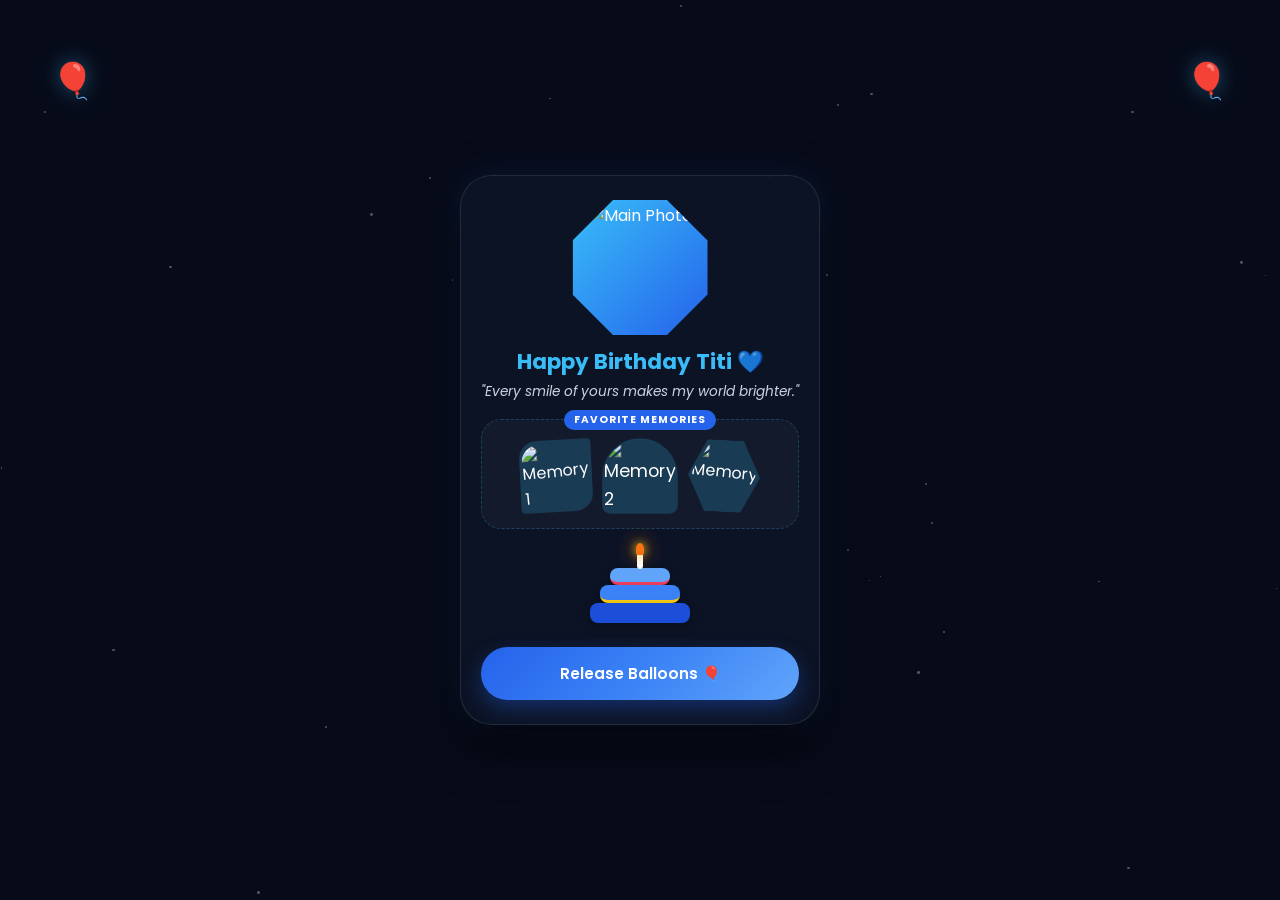
==== gallary.html @ afa621bc "Add files via upload" ====
<!DOCTYPE html>
<html lang="en">
<head>
  <meta charset="UTF-8">
  <meta name="viewport" content="width=device-width, initial-scale=1.0, maximum-scale=1.0, user-scalable=no">
  <title>Titi's Birthday Surprise 💙</title>
  
  <link rel="preconnect" href="https://fonts.googleapis.com">
  <link rel="preconnect" href="https://fonts.gstatic.com" crossorigin>
  <link href="https://fonts.googleapis.com/css2?family=Poppins:wght@400;600;700;800&display=swap" rel="stylesheet">
  
  <link rel="stylesheet" href="styleG.css">
</head>
<body>

  <!-- Background Stars Container -->
  <div id="stars-container" aria-hidden="true"></div>

  <!-- Background Floating Balloons -->
  <div class="balloon balloon-left">🎈</div>
  <div class="balloon balloon-right">🎈</div>

  <!-- Container for dynamically spawned balloons -->
  <div id="balloon-sky" class="balloon-sky"></div>

  <main class="card-container">

    <!-- Hero Header & Main Photo -->
    <section class="hero-section">
      <div class="main-photo-frame">
        <img src="photo/WhatsApp Image 2026-08-02 at 9.49.32 PM.jpeg" alt="Main Photo">
      </div>
      <h1 class="title-name">Happy Birthday Titi 💙</h1>
      <p class="quote">"Every smile of yours makes my world brighter."</p>
    </section>

    <!-- Connected Memory Album Grid -->
    <section class="memory-album">
      <div class="album-badge">Favorite Memories</div>
      <div class="memories-row">
        <!-- Photo 1: Soft Squircle -->
        <div class="memory-card photo-1">
          <img src="photo/image1.png" alt="Memory 1">
        </div>
        <!-- Photo 2: Cute Arch -->
        <div class="memory-card photo-2">
          <img src="photo/image10.png" alt="Memory 2">
        </div>
        <!-- Photo 3: Hexagon -->
        <div class="memory-card photo-3">
          <img src="photo/image5.png" alt="Memory 3">
        </div>
      </div>
    </section>

    <!-- Vector Birthday Cake (CSS Built) -->
    <section class="cake-section">
      <div class="cake">
        <div class="candle">
          <div class="flame"></div>
        </div>
        <div class="layer layer-top"></div>
        <div class="layer layer-middle"></div>
        <div class="layer layer-bottom"></div>
      </div>
    </section>

    <!-- Release Balloons Button -->
    <div class="button-wrapper">
      <button id="releaseBtn" class="surprise-btn">
        Release Balloons 🎈
      </button>
    </div>

  </main>

  <script src="scriptG.js"></script>
</body>
</html>
---- styleG.css ----
/* ==========================================
   RESET & BASE STYLES
   ========================================== */
* {
  margin: 0;
  padding: 0;
  box-sizing: border-box;
  -webkit-tap-highlight-color: transparent;
}

body {
  font-family: 'Poppins', sans-serif;
  background-color: #070b19; /* Deep Dark Navy Blue */
  color: #ffffff;
  min-height: 100vh;
  display: flex;
  justify-content: center;
  align-items: center;
  overflow: hidden;
  padding: 16px;
}

/* ==========================================
   BACKGROUND & STARS
   ========================================== */
#stars-container {
  position: absolute;
  top: 0;
  left: 0;
  width: 100%;
  height: 100%;
  pointer-events: none;
  z-index: 0;
}

.star {
  position: absolute;
  background-color: #ffffff;
  border-radius: 50%;
  opacity: 0.3;
  animation: twinkle var(--duration, 3s) infinite ease-in-out var(--delay, 0s);
}

@keyframes twinkle {
  0%, 100% { opacity: 0.2; transform: scale(0.8); }
  50% { opacity: 0.9; transform: scale(1.2); }
}

.balloon {
  position: fixed;
  top: 6%;
  font-size: 2.2rem;
  z-index: 2;
  filter: drop-shadow(0 0 10px rgba(56, 189, 248, 0.4));
  pointer-events: none;
}

.balloon-left { left: 4%; animation: float 4s ease-in-out infinite alternate; }
.balloon-right { right: 4%; animation: float 4.5s ease-in-out 0.5s infinite alternate; }

@keyframes float {
  0% { transform: translateY(0) rotate(-4deg); }
  100% { transform: translateY(-14px) rotate(4deg); }
}

/* ==========================================
   UNIFIED PHONE CARD
   ========================================== */
.card-container {
  position: relative;
  z-index: 1;
  width: 100%;
  max-width: 360px;
  background: rgba(15, 23, 42, 0.75);
  backdrop-filter: blur(16px);
  -webkit-backdrop-filter: blur(16px);
  border: 1px solid rgba(255, 255, 255, 0.1);
  border-radius: 32px;
  padding: 24px 20px;
  display: flex;
  flex-direction: column;
  gap: 18px;
  box-shadow: 0 20px 50px rgba(0, 0, 0, 0.6),
              0 0 30px rgba(59, 130, 246, 0.15);
}

/* ==========================================
   HERO SECTION
   ========================================== */
.hero-section {
  display: flex;
  flex-direction: column;
  align-items: center;
  text-align: center;
  opacity: 0;
  animation: fadeIn 0.8s ease-out 0.2s forwards;
}

.main-photo-frame {
  width: 135px;
  height: 135px;
  padding: 3px;
  background: linear-gradient(135deg, #38bdf8, #2563eb);
  clip-path: polygon(30% 0%, 70% 0%, 100% 30%, 100% 70%, 70% 100%, 30% 100%, 0% 70%, 0% 30%);
  filter: drop-shadow(0 0 15px rgba(56, 189, 248, 0.4));
  margin-bottom: 10px;
}

.main-photo-frame img {
  width: 100%;
  height: 100%;
  object-fit: cover;
  clip-path: polygon(30% 0%, 70% 0%, 100% 30%, 100% 70%, 70% 100%, 30% 100%, 0% 70%, 0% 30%);
}

.title-name {
  font-size: 1.35rem;
  font-weight: 700;
  color: #38bdf8;
  margin-bottom: 4px;
}

.quote {
  font-size: 0.85rem;
  font-style: italic;
  color: #cbd5e1;
  line-height: 1.4;
}

/* ==========================================
   MEMORY ALBUM
   ========================================== */
.memory-album {
  background: rgba(255, 255, 255, 0.03);
  border: 1px dashed rgba(56, 189, 248, 0.25);
  border-radius: 20px;
  padding: 16px 10px;
  position: relative;
  opacity: 0;
  animation: fadeIn 0.8s ease-out 0.6s forwards;
}

.album-badge {
  position: absolute;
  top: -10px;
  left: 50%;
  transform: translateX(-50%);
  background: #2563eb;
  color: #ffffff;
  font-size: 0.65rem;
  font-weight: 700;
  text-transform: uppercase;
  letter-spacing: 1px;
  padding: 2px 10px;
  border-radius: 12px;
}

.memories-row {
  display: flex;
  justify-content: center;
  align-items: center;
  gap: 12px;
  margin-top: 4px;
}

.memory-card {
  width: 72px;
  height: 72px;
  background: rgba(56, 189, 248, 0.2);
  padding: 3px;
}

.memory-card img {
  width: 100%;
  height: 100%;
  object-fit: cover;
}

.photo-1, .photo-1 img { border-radius: 18px 4px 18px 4px; transform: rotate(-3deg); }
.photo-2, .photo-2 img { border-radius: 36px 36px 8px 8px; transform: scale(1.05); }
.photo-3, .photo-3 img { clip-path: polygon(25% 0%, 75% 0%, 100% 50%, 75% 100%, 25% 100%, 0% 50%); transform: rotate(3deg); }

/* ==========================================
   CSS VECTOR BIRTHDAY CAKE
   ========================================== */
.cake-section {
  display: flex;
  justify-content: center;
  margin: 6px 0;
  opacity: 0;
  animation: fadeIn 0.8s ease-out 0.9s forwards;
}

.cake {
  position: relative;
  width: 100px;
  height: 70px;
  display: flex;
  flex-direction: column;
  align-items: center;
}

.layer {
  border-radius: 8px;
  box-shadow: 0 4px 10px rgba(0, 0, 0, 0.3);
}

.layer-top {
  width: 60px;
  height: 18px;
  background: #60a5fa;
  border-bottom: 3px solid #f43f5e;
}

.layer-middle {
  width: 80px;
  height: 20px;
  background: #3b82f6;
  border-bottom: 3px solid #facc15;
}

.layer-bottom {
  width: 100px;
  height: 22px;
  background: #1d4ed8;
}

.candle {
  width: 6px;
  height: 18px;
  background: #ffffff;
  border-radius: 3px;
  position: relative;
  margin-bottom: -1px;
}

.flame {
  position: absolute;
  top: -10px;
  left: 50%;
  transform: translateX(-50%);
  width: 8px;
  height: 12px;
  background: #f97316;
  border-radius: 50% 50% 20% 20%;
  box-shadow: 0 0 10px #facc15, 0 0 20px #f97316;
  animation: flicker 1s infinite alternate;
}

@keyframes flicker {
  0% { transform: translateX(-50%) scale(1); }
  100% { transform: translateX(-50%) scale(1.15) rotate(2deg); }
}

/* ==========================================
   BUTTON & DYNAMIC BALLOONS
   ========================================== */
.button-wrapper {
  width: 100%;
  opacity: 0;
  animation: fadeIn 0.8s ease-out 1.2s forwards;
}

.surprise-btn {
  width: 100%;
  padding: 15px 20px;
  font-family: 'Poppins', sans-serif;
  font-size: 0.95rem;
  font-weight: 600;
  color: #ffffff;
  background: linear-gradient(135deg, #2563eb 0%, #3b82f6 50%, #60a5fa 100%);
  border: none;
  border-radius: 50px;
  cursor: pointer;
  box-shadow: 0 8px 20px rgba(37, 99, 235, 0.35);
  animation: pulse 2.5s infinite 1.5s;
}

.balloon-sky {
  position: fixed;
  top: 0;
  left: 0;
  width: 100vw;
  height: 100vh;
  pointer-events: none;
  z-index: 10;
}

/* Spawned Flying Balloons */
.flying-balloon {
  position: absolute;
  bottom: -100px;
  font-size: 2.5rem;
  animation: flyUp var(--speed) linear forwards;
}

@keyframes flyUp {
  0% { transform: translateY(0) rotate(0deg); opacity: 1; }
  100% { transform: translateY(-120vh) rotate(15deg); opacity: 0.9; }
}

/* Target Interactive Balloon */
.interactive-balloon {
  position: fixed;
  top: 45%;
  left: 50%;
  transform: translate(-50%, -50%) scale(0);
  z-index: 100;
  display: flex;
  flex-direction: column;
  align-items: center;
  cursor: pointer;
  pointer-events: auto;
  animation: popIn 0.8s cubic-bezier(0.175, 0.885, 0.32, 1.275) forwards;
}

.interactive-balloon .balloon-emoji {
  font-size: 5rem;
  filter: drop-shadow(0 0 20px rgba(56, 189, 248, 0.8));
  animation: gentleFloat 2s ease-in-out infinite alternate;
}

.interactive-balloon .pop-tag {
  background: #38bdf8;
  color: #070b19;
  font-weight: 700;
  font-size: 0.85rem;
  padding: 6px 16px;
  border-radius: 20px;
  box-shadow: 0 0 15px rgba(56, 189, 248, 0.6);
  margin-top: 4px;
  white-space: nowrap;
}

@keyframes popIn {
  0% { transform: translate(-50%, -50%) scale(0); }
  100% { transform: translate(-50%, -50%) scale(1); }
}

@keyframes gentleFloat {
  0% { transform: translateY(0); }
  100% { transform: translateY(-10px); }
}

/* Global Keyframes */
@keyframes fadeIn {
  from { opacity: 0; transform: translateY(10px); }
  to { opacity: 1; transform: translateY(0); }
}

@keyframes pulse {
  0%, 100% { transform: scale(1); box-shadow: 0 8px 20px rgba(37, 99, 235, 0.35); }
  50% { transform: scale(1.02); box-shadow: 0 12px 25px rgba(56, 189, 248, 0.55); }
}

/* ==========================================
   BLAST EFFECT & FALLING STARS
   ========================================== */

/* Fullscreen Flash/Blast Overlay */
.screen-blast-flash {
  position: fixed;
  top: 0;
  left: 0;
  width: 100vw;
  height: 100vh;
  background: radial-gradient(circle, rgba(255,255,255,0.95) 0%, rgba(56,189,248,0.8) 40%, rgba(7,11,25,0) 80%);
  z-index: 999;
  pointer-events: none;
  opacity: 0;
  animation: blastFlash 0.5s ease-out forwards;
}

@keyframes blastFlash {
  0% { opacity: 0; transform: scale(0.5); }
  30% { opacity: 1; transform: scale(1.2); }
  100% { opacity: 0; transform: scale(1.5); }
}

/* Falling Star Particle */
.falling-star-particle {
  position: fixed;
  z-index: 1000;
  pointer-events: none;
  font-size: 1.2rem;
  filter: drop-shadow(0 0 8px rgba(255, 215, 0, 0.9));
  animation: fallAndFade var(--duration) cubic-bezier(0.25, 1, 0.5, 1) forwards;
}

@keyframes fallAndFade {
  0% {
    opacity: 1;
    transform: translate(0, 0) scale(1) rotate(0deg);
  }
  50% {
    opacity: 0.9;
  }
  100% {
    opacity: 0;
    transform: translate(var(--dx), var(--dy)) scale(0.3) rotate(360deg);
  }
}
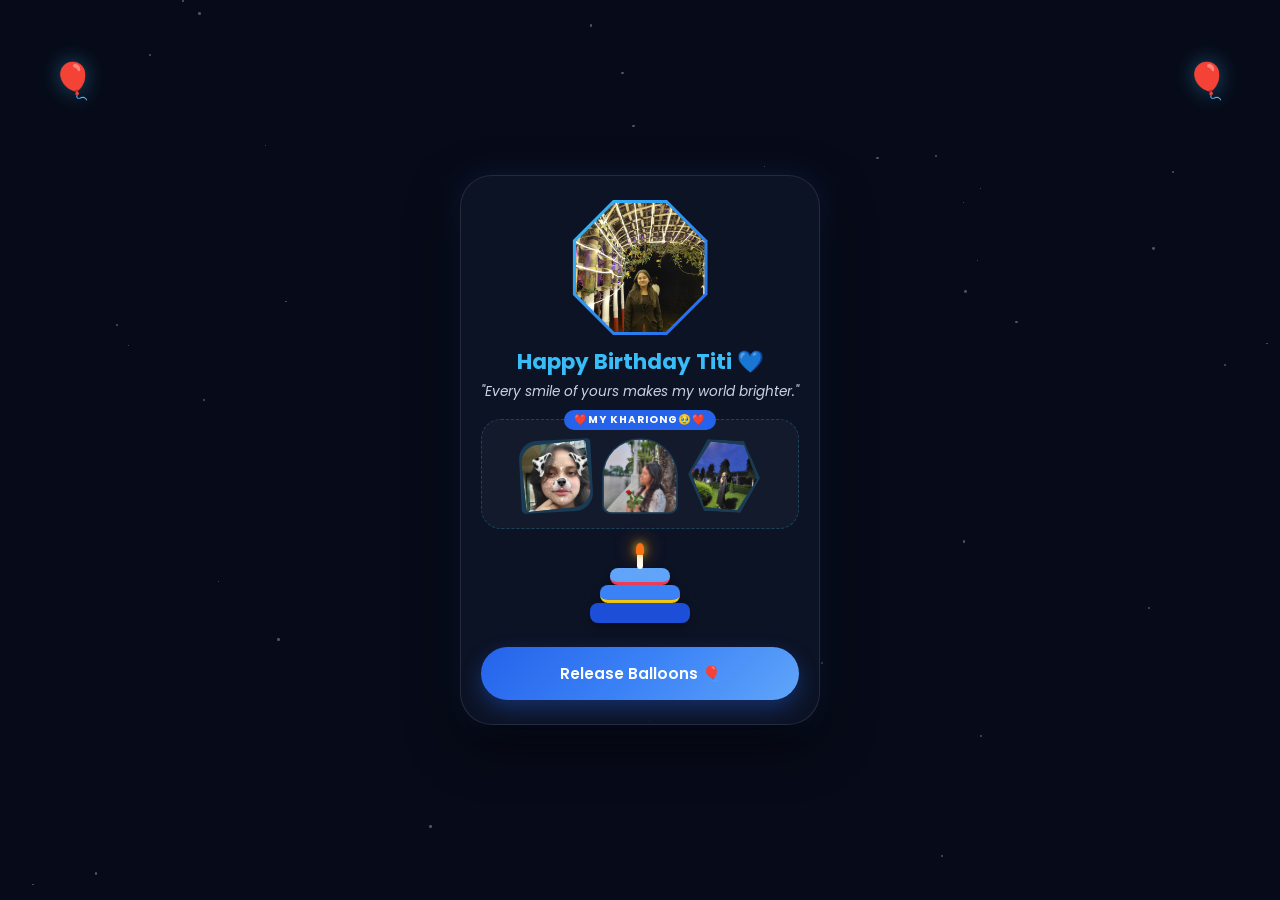
==== commit 3d74a925: "Add files via upload" ====
--- a/gallary.html
+++ b/gallary.html
@@ -36,7 +36,7 @@
 
     <!-- Connected Memory Album Grid -->
     <section class="memory-album">
-      <div class="album-badge">Favorite Memories</div>
+      <div class="album-badge">❤️my khariong🥹❤️</div>
       <div class="memories-row">
         <!-- Photo 1: Soft Squircle -->
         <div class="memory-card photo-1">
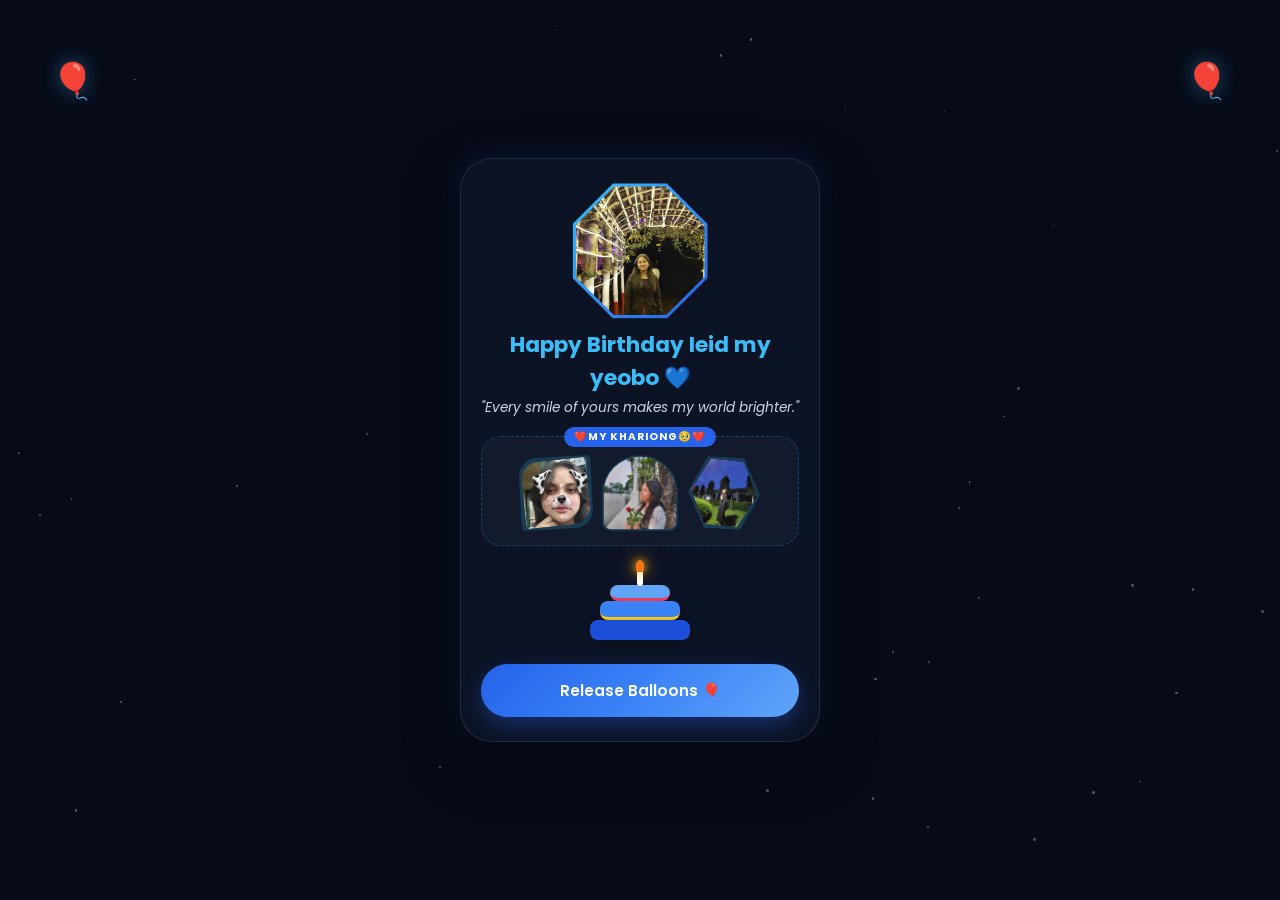
==== commit 449d46f6: "Add files via upload" ====
--- a/gallary.html
+++ b/gallary.html
@@ -30,7 +30,7 @@
       <div class="main-photo-frame">
         <img src="photo/WhatsApp Image 2026-08-02 at 9.49.32 PM.jpeg" alt="Main Photo">
       </div>
-      <h1 class="title-name">Happy Birthday Titi 💙</h1>
+      <h1 class="title-name">Happy Birthday Ieid my yeobo 💙</h1>
       <p class="quote">"Every smile of yours makes my world brighter."</p>
     </section>
 
